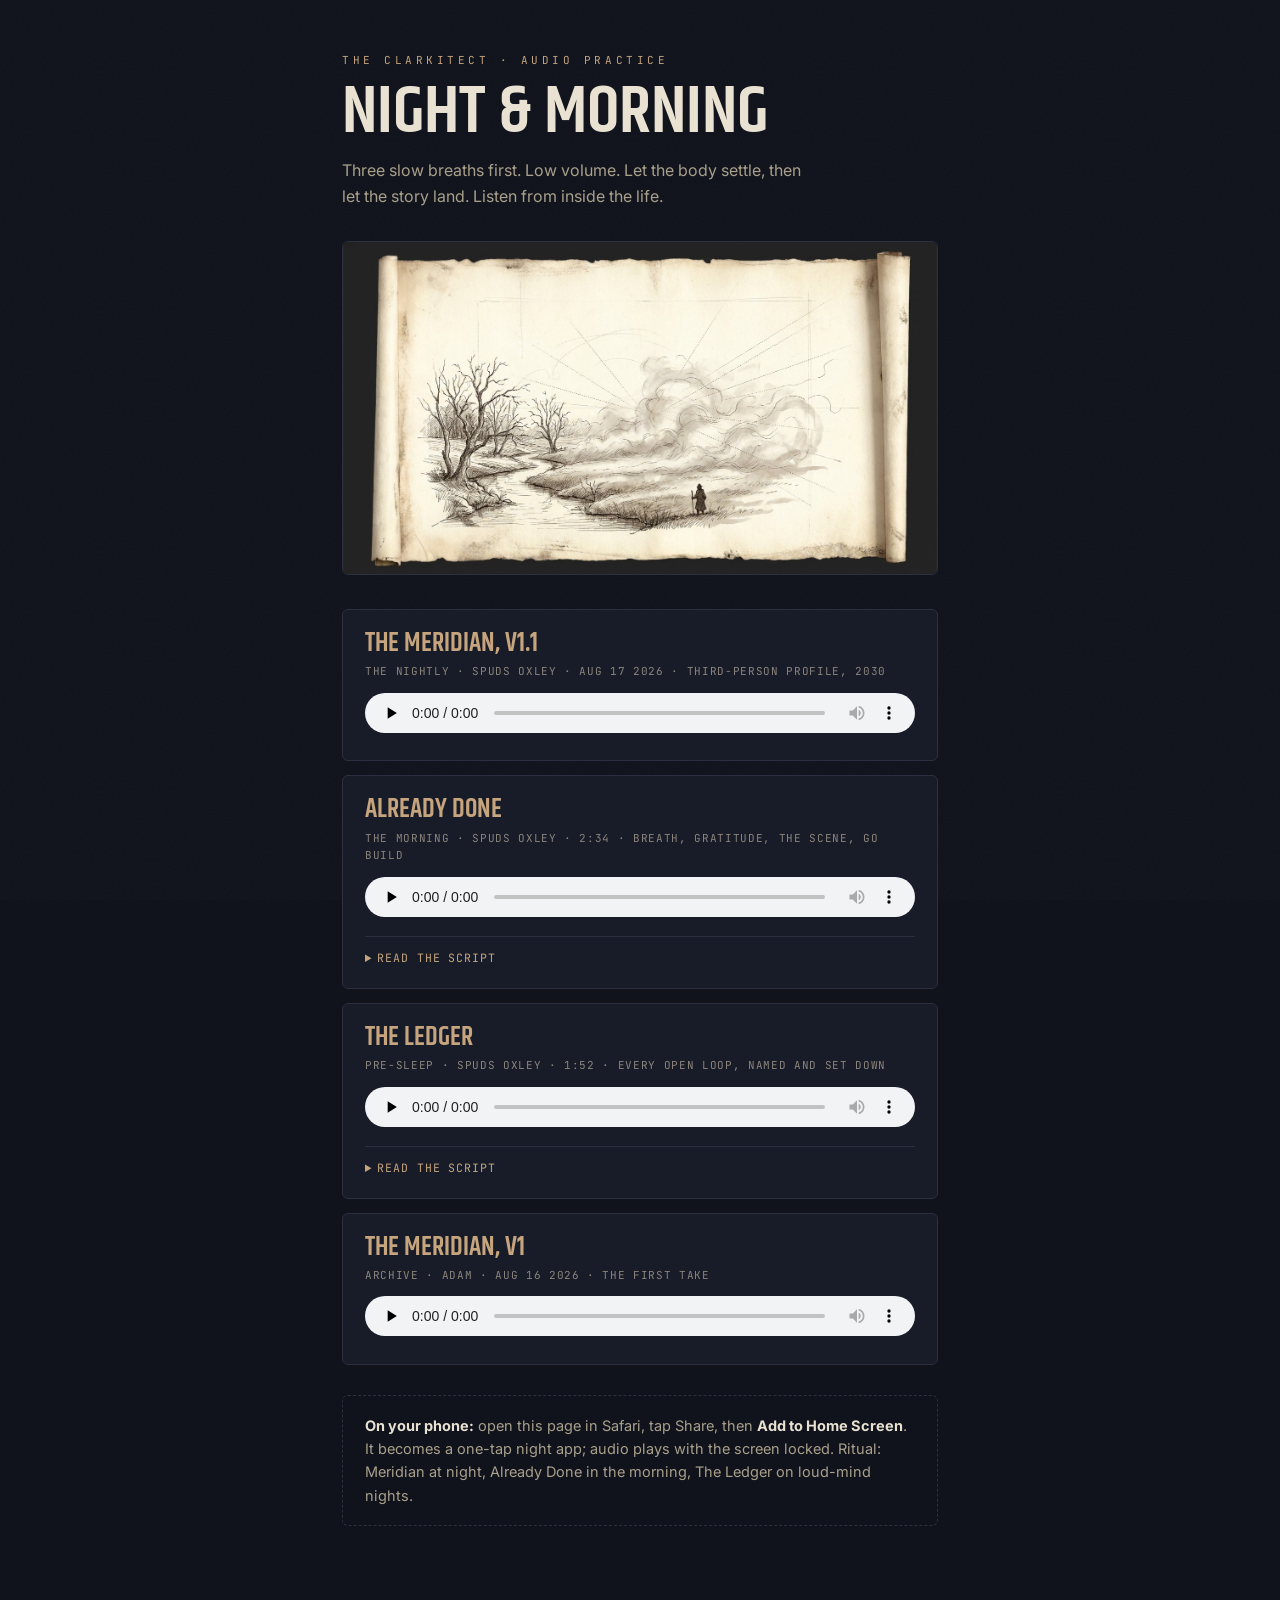
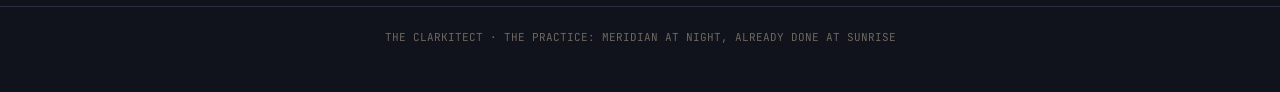
==== audios/index.html @ cb33cb96 "Restructure: /audios/ open (noindex) for the practice tracks, /clarkfam/ re-purposed as gated conser" ====
<!doctype html>
<html lang="en">
<head>
<meta charset="utf-8">
<meta name="viewport" content="width=device-width, initial-scale=1">
<title>Audios · The Clarkitect</title>
<meta name="robots" content="noindex, nofollow">
<link rel="preconnect" href="https://fonts.googleapis.com">
<link rel="preconnect" href="https://fonts.gstatic.com" crossorigin>
<link href="https://fonts.googleapis.com/css2?family=Khand:wght@500;600&family=Inter:wght@400;500&family=JetBrains+Mono:wght@400;500&display=swap" rel="stylesheet">
<style>
  :root{
    --night:#10131c; --card:#181c28; --ink:#e9e2d2; --muted:#8b847c;
    --line:#2a3040; --warm:#c5a47e; --warm2:#CA8B63;
    --head:'Khand',sans-serif; --body:'Inter',sans-serif; --mono:'JetBrains Mono',monospace;
    --grain:url("data:image/svg+xml,%3Csvg xmlns='http://www.w3.org/2000/svg' width='240' height='240'%3E%3Cfilter id='n'%3E%3CfeTurbulence type='fractalNoise' baseFrequency='0.85' numOctaves='2'/%3E%3CfeColorMatrix type='saturate' values='0'/%3E%3CfeComponentTransfer%3E%3CfeFuncA type='linear' slope='0.05'/%3E%3C/feComponentTransfer%3E%3C/filter%3E%3Crect width='240' height='240' filter='url(%23n)'/%3E%3C/svg%3E");
  }
  *{box-sizing:border-box;margin:0;padding:0}
  body{background:var(--night);color:var(--ink);font-family:var(--body);line-height:1.6;-webkit-font-smoothing:antialiased;min-height:100vh}
  body::after{content:"";position:fixed;inset:0;background-image:var(--grain);pointer-events:none;opacity:.6;z-index:2}
  .wrap{max-width:640px;margin:0 auto;padding:0 22px;position:relative;z-index:3}
  .sky{position:relative;overflow:hidden;padding:52px 0 0}
  .kicker{font-family:var(--mono);font-size:11px;letter-spacing:.32em;text-transform:uppercase;color:var(--warm)}
  h1{font-family:var(--head);font-weight:600;font-size:clamp(44px,10vw,68px);line-height:.98;text-transform:uppercase;margin-top:10px}
  .lede{margin-top:12px;color:#a9a08b;font-size:16px;max-width:46ch}
  .scene{display:block;width:100%;height:auto;margin-top:32px;border-radius:6px;border:1px solid var(--line)}
  main{padding:34px 0 80px}
  .track{background:var(--card);border:1px solid var(--line);border-radius:6px;padding:20px 22px;margin-bottom:14px}
  .track .name{font-family:var(--head);font-weight:600;font-size:26px;text-transform:uppercase;color:var(--warm);line-height:1.05}
  .track .meta{font-family:var(--mono);font-size:11px;letter-spacing:.06em;color:#8b847c;margin:6px 0 12px}
  .track audio{width:100%;height:40px}
  .track .script{font-size:15px;color:#c9c1ae;border-top:1px solid var(--line);margin-top:12px;padding-top:12px}
  .track .script summary{cursor:pointer;font-family:var(--mono);font-size:11.5px;letter-spacing:.08em;color:var(--warm)}
  .track .script pre{white-space:pre-wrap;font-family:var(--body);margin-top:10px;line-height:1.7}
  .howto{border:1px dashed var(--line);border-radius:6px;padding:18px 22px;margin-top:30px;font-size:14.5px;color:#a9a08b}
  .howto b{color:var(--ink)}
  #gate{position:fixed;inset:0;background:var(--night);z-index:10;display:flex;align-items:center;justify-content:center;flex-direction:column;padding:24px}
  #gate .g{font-family:var(--head);font-weight:600;font-size:52px;text-transform:uppercase;color:var(--warm2)}
  #gate p{color:#8b847c;font-family:var(--mono);font-size:12px;margin:8px 0 18px}
  #gate input{background:var(--card);border:1px solid var(--line);border-radius:4px;color:var(--ink);font-size:18px;padding:12px 16px;text-align:center;letter-spacing:.1em;outline:none;width:min(280px,80vw);font-family:var(--body)}
  #gate input:focus{border-color:var(--warm)}
  #gate button{margin-top:14px;background:var(--warm);color:#181305;border:none;border-radius:4px;font-family:var(--mono);font-size:13px;letter-spacing:.1em;padding:12px 30px;cursor:pointer}
  .hidden{display:none!important}
  footer{position:relative;z-index:3;border-top:1px solid var(--line);padding:22px 0 46px;font-family:var(--mono);font-size:11px;color:#6d675f;text-align:center}
</style>
</head>
<body>

<div id="site">
  <div class="sky">
    <div class="wrap">
      <div class="kicker">The Clarkitect · Audio Practice</div>
      <h1>Night &amp; Morning</h1>
      <p class="lede">Three slow breaths first. Low volume. Let the body settle, then let the story land. Listen from inside the life.</p>

      <img class="scene" src="../img/fog-scroll.jpg" alt="Ink drawing on a scroll: fog resting in a low field where the creek bends, a small figure watching" loading="eager">
    </div>
  </div>

  <main>
    <div class="wrap">

      <div class="track">
        <div class="name">The Meridian, v1.1</div>
        <div class="meta">THE NIGHTLY · SPUDS OXLEY · AUG 17 2026 · THIRD-PERSON PROFILE, 2030</div>
        <audio controls preload="none" src="audio/26-0817-meridian-v1.1-spuds.mp3"></audio>
      </div>

      <div class="track">
        <div class="name">Already Done</div>
        <div class="meta">THE MORNING · SPUDS OXLEY · 2:34 · BREATH, GRATITUDE, THE SCENE, GO BUILD</div>
        <audio controls preload="none" src="audio/26-0817-already-done-morning-spuds.mp3"></audio>
        <details class="script"><summary>READ THE SCRIPT</summary><pre>
Sit up. Feet on the floor, spine tall.

Three rounds of breath. In through the nose... and let it go. Again. Fill the whole chest... and release. One more. All the way in... hold it at the top... and let it fall away.

Good. Now put a hand on your heart, and say it with me. Mean it in the body, not just the mouth.

Thank you, thank you, thank you. For the property. The land that fuels my creativity and asks me to be its voice. It teaches me, it holds me, and it ties all the way back home, to the Clark farm.

Thank you, thank you, thank you. For the team. For the crew and the vessel, and the precious cargo we carry.

Thank you, thank you, thank you. For Hattie. For the deepening. For a home that can truly hold a family.

Thank you, thank you, thank you. For the stream. Money moves with no resistance. I am generous without fear. Calm without vigilance.

Thank you for these hands and this mind. And for everything they're still learning.

Now come with me, because this is real.

It's early. You step off the porch and the grass is wet under your feet. You can hear water. It was a requirement, remember, and there it is. Fog is sitting in the low field where the creek bends. The best room on the property. Somewhere behind you the kids are laughing at a chore that turned into a game. The shop is warm and there's a sketch on the bench waiting for you. Nothing is chasing you. The systems are holding. The people are capable. You built a container, and it's beautiful, and it was made on purpose.

Feel that in your chest. Not someday. Now.

You are the source. Your state is a decision, and you've already made it.

It's already done.

Now. Go build like it.</pre></details>
      </div>

      <div class="track">
        <div class="name">The Ledger</div>
        <div class="meta">PRE-SLEEP · SPUDS OXLEY · 1:52 · EVERY OPEN LOOP, NAMED AND SET DOWN</div>
        <audio controls preload="none" src="audio/26-0817-ledger-spuds.mp3"></audio>
        <details class="script"><summary>READ THE SCRIPT</summary><pre>
The Ledger. Late summer, twenty twenty-six.

This is everything that has your name on it. Hear each line, and set it down.

Boulder Creek. The systems are built and learning. The first guests are on the calendar. The pricing holds. It's moving. It doesn't need you tonight.

The Immersive Studio. The launch is coming and the work is good. It doesn't need you tonight.

Clark Creative Group. The rebrand is real and the name finally fits. It doesn't need you tonight.

The resources site. Live, on your own domain, teaching the first protocol. It doesn't need you tonight.

The debt. It's a number, not a verdict. The plan is running and the direction is down. It doesn't need you tonight.

The number. Three million, three hundred thirty-three thousand. Written years ago, already in motion. It has never needed you at night.

The body. Trained, fed, and stronger than last year. What it needs from you now is exactly this. Rest.

Hattie. Home. The same team, the same table. Nothing to solve. Just gratitude.

The brothers, the farm, the foundation that doesn't exist yet. The one table the whole family builds at. It's coming. It keeps.

The practice. You listened tonight. That was the whole job, and it's done.

That's the ledger. Every line is moving. Nothing on it needs you before morning.

Look back for a second. Add up the wins. Know what you have, and know where you are.

Now set it all down.

It's already done. Goodnight.</pre></details>
      </div>

      <div class="track">
        <div class="name">The Meridian, v1</div>
        <div class="meta">ARCHIVE · ADAM · AUG 16 2026 · THE FIRST TAKE</div>
        <audio controls preload="none" src="audio/26-0816-meridian-v1-adam.mp3"></audio>
      </div>

      <div class="howto">
        <b>On your phone:</b> open this page in Safari, tap Share, then <b>Add to Home Screen</b>. It becomes a one-tap night app; audio plays with the screen locked. Ritual: Meridian at night, Already Done in the morning, The Ledger on loud-mind nights.
      </div>
    </div>
  </main>

  <footer>THE CLARKITECT · THE PRACTICE: MERIDIAN AT NIGHT, ALREADY DONE AT SUNRISE</footer>
</div>
</body>
</html>
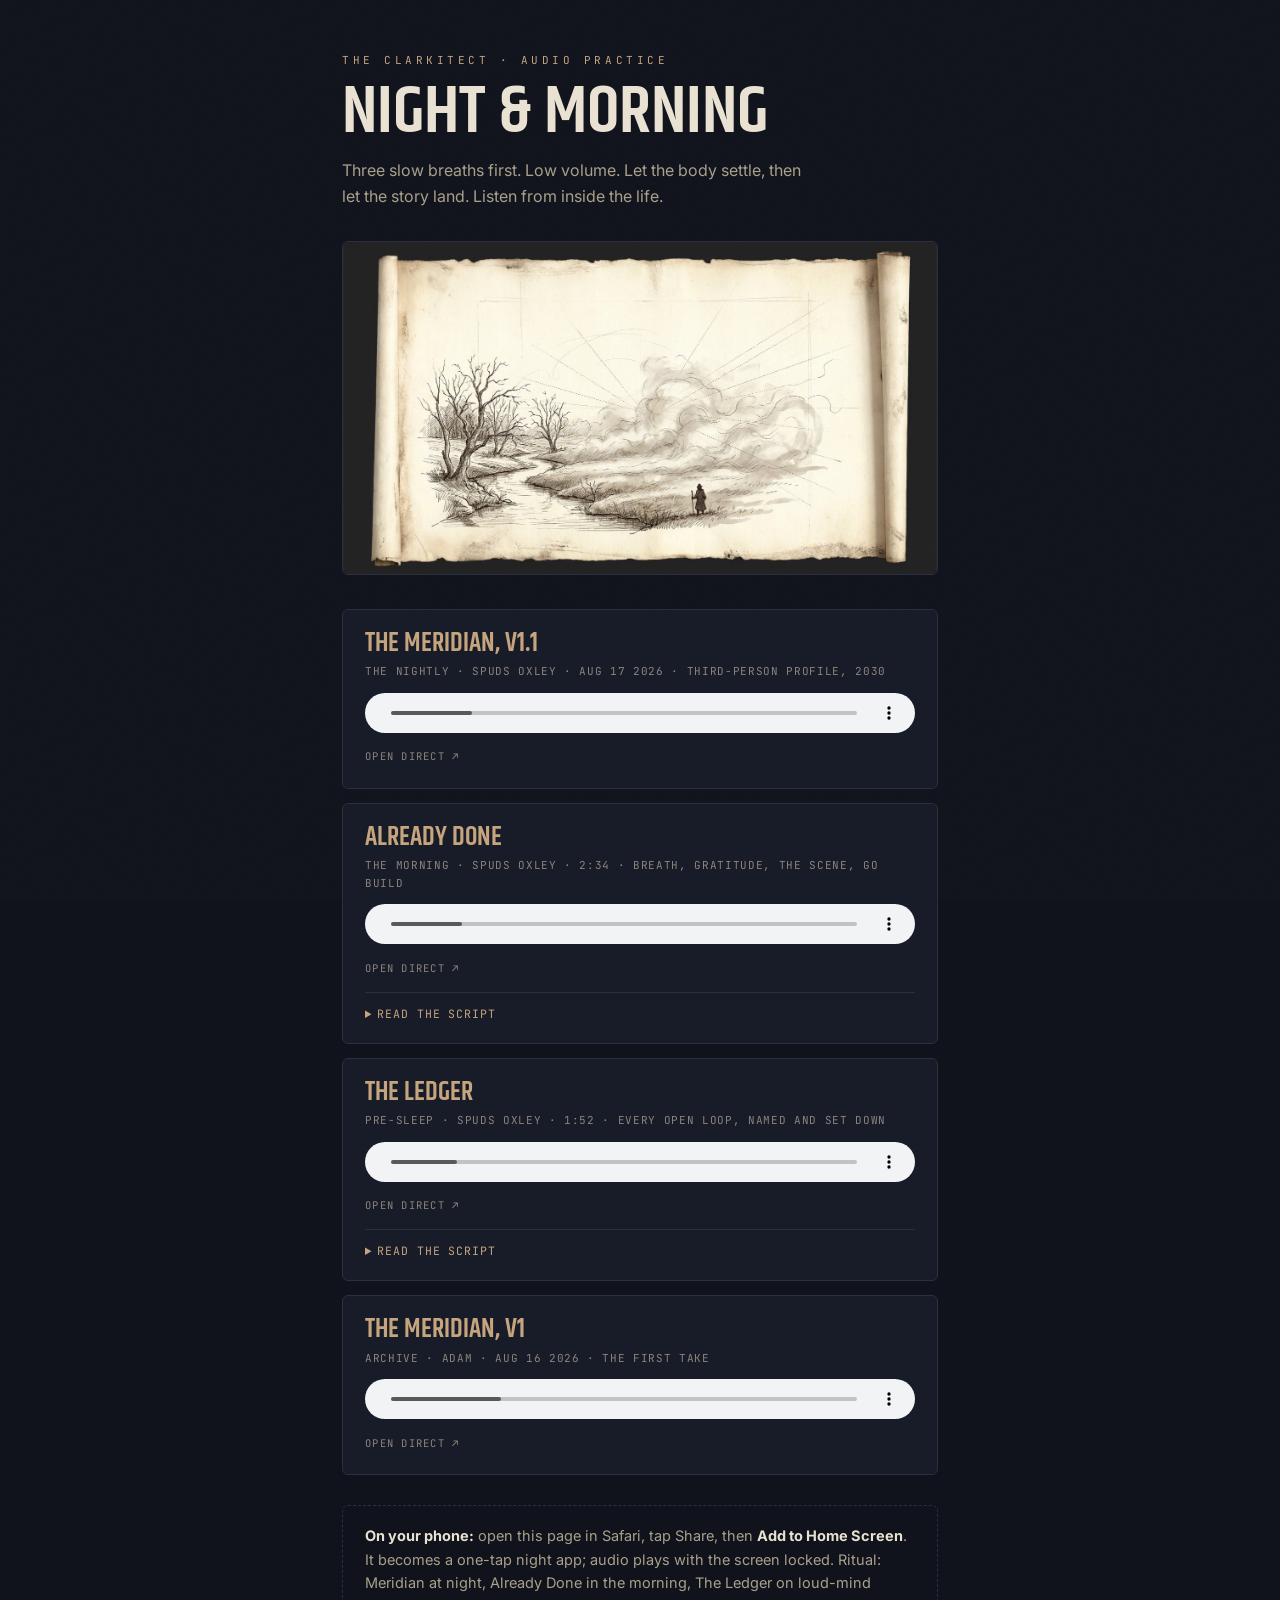
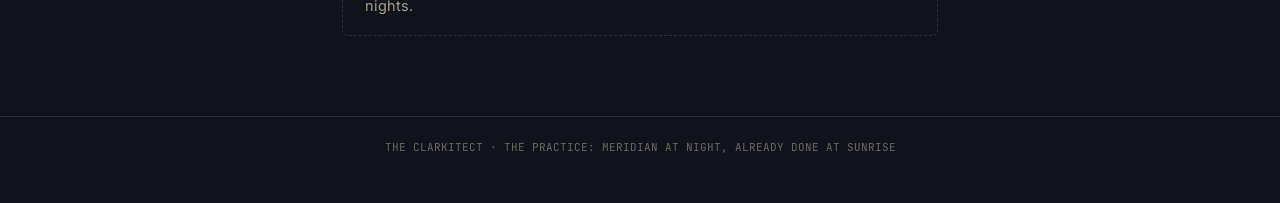
==== commit d97e690f: "iOS audio fixes: preload=metadata + explicit source type + direct-open fallback links + strip filena" ====
--- a/audios/index.html
+++ b/audios/index.html
@@ -29,6 +29,8 @@
   .track .name{font-family:var(--head);font-weight:600;font-size:26px;text-transform:uppercase;color:var(--warm);line-height:1.05}
   .track .meta{font-family:var(--mono);font-size:11px;letter-spacing:.06em;color:#8b847c;margin:6px 0 12px}
   .track audio{width:100%;height:40px}
+  .direct{font-family:var(--mono);font-size:10.5px;letter-spacing:.12em;color:var(--muted);text-decoration:none;display:inline-block;margin-top:8px}
+  .direct:hover{color:var(--warm)}
   .track .script{font-size:15px;color:#c9c1ae;border-top:1px solid var(--line);margin-top:12px;padding-top:12px}
   .track .script summary{cursor:pointer;font-family:var(--mono);font-size:11.5px;letter-spacing:.08em;color:var(--warm)}
   .track .script pre{white-space:pre-wrap;font-family:var(--body);margin-top:10px;line-height:1.7}
@@ -63,13 +65,15 @@
       <div class="track">
         <div class="name">The Meridian, v1.1</div>
         <div class="meta">THE NIGHTLY · SPUDS OXLEY · AUG 17 2026 · THIRD-PERSON PROFILE, 2030</div>
-        <audio controls preload="none" src="audio/26-0817-meridian-v1.1-spuds.mp3"></audio>
+        <audio controls preload="metadata" playsinline><source src="audio/26-0817-meridian-v1.1-spuds.mp3" type="audio/mpeg"></audio>
+        <a class="direct" href="audio/26-0817-meridian-v1.1-spuds.mp3">OPEN DIRECT ↗</a>
       </div>
 
       <div class="track">
         <div class="name">Already Done</div>
         <div class="meta">THE MORNING · SPUDS OXLEY · 2:34 · BREATH, GRATITUDE, THE SCENE, GO BUILD</div>
-        <audio controls preload="none" src="audio/26-0817-already-done-morning-spuds.mp3"></audio>
+        <audio controls preload="metadata" playsinline><source src="audio/26-0817-already-done-morning-spuds.mp3" type="audio/mpeg"></audio>
+        <a class="direct" href="audio/26-0817-already-done-morning-spuds.mp3">OPEN DIRECT ↗</a>
         <details class="script"><summary>READ THE SCRIPT</summary><pre>
 Sit up. Feet on the floor, spine tall.
 
@@ -103,7 +107,8 @@
       <div class="track">
         <div class="name">The Ledger</div>
         <div class="meta">PRE-SLEEP · SPUDS OXLEY · 1:52 · EVERY OPEN LOOP, NAMED AND SET DOWN</div>
-        <audio controls preload="none" src="audio/26-0817-ledger-spuds.mp3"></audio>
+        <audio controls preload="metadata" playsinline><source src="audio/26-0817-ledger-spuds.mp3" type="audio/mpeg"></audio>
+        <a class="direct" href="audio/26-0817-ledger-spuds.mp3">OPEN DIRECT ↗</a>
         <details class="script"><summary>READ THE SCRIPT</summary><pre>
 The Ledger. Late summer, twenty twenty-six.
 
@@ -141,7 +146,8 @@
       <div class="track">
         <div class="name">The Meridian, v1</div>
         <div class="meta">ARCHIVE · ADAM · AUG 16 2026 · THE FIRST TAKE</div>
-        <audio controls preload="none" src="audio/26-0816-meridian-v1-adam.mp3"></audio>
+        <audio controls preload="metadata" playsinline><source src="audio/26-0816-meridian-v1-adam.mp3" type="audio/mpeg"></audio>
+        <a class="direct" href="audio/26-0816-meridian-v1-adam.mp3">OPEN DIRECT ↗</a>
       </div>
 
       <div class="howto">
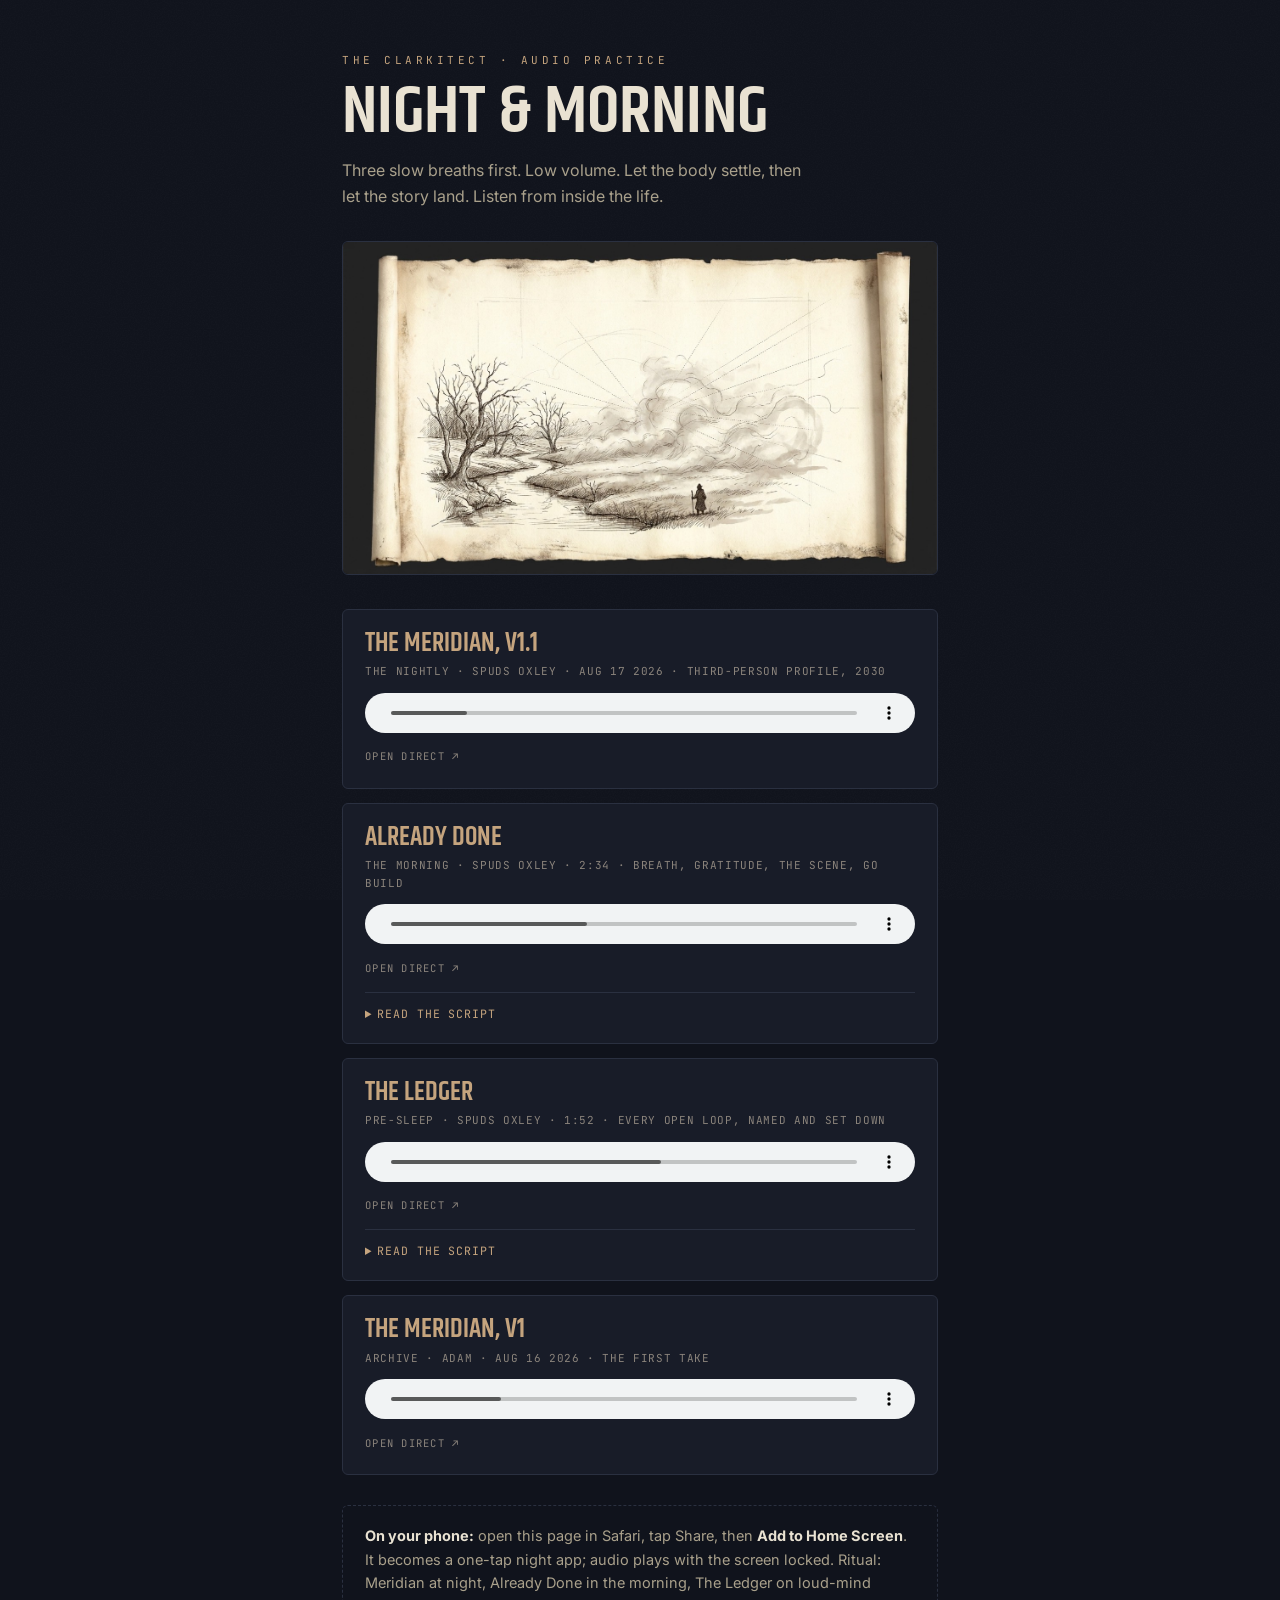
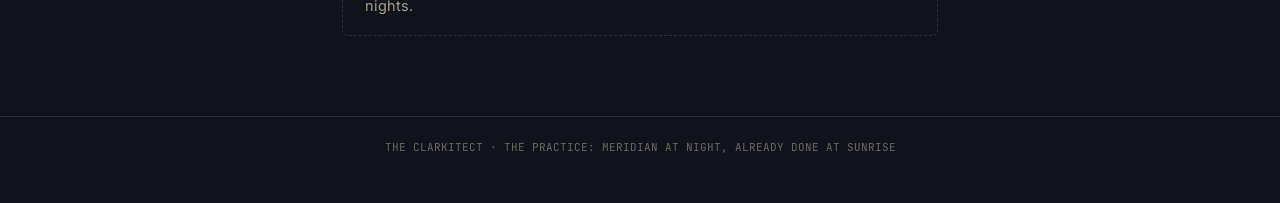
==== commit 65151d60: "Fix mobile 404s: absolute audio/asset URLs + trailingSlash so /audios (no slash) can't break relativ" ====
--- a/audios/index.html
+++ b/audios/index.html
@@ -65,15 +65,15 @@
       <div class="track">
         <div class="name">The Meridian, v1.1</div>
         <div class="meta">THE NIGHTLY · SPUDS OXLEY · AUG 17 2026 · THIRD-PERSON PROFILE, 2030</div>
-        <audio controls preload="metadata" playsinline><source src="audio/26-0817-meridian-v1.1-spuds.mp3" type="audio/mpeg"></audio>
-        <a class="direct" href="audio/26-0817-meridian-v1.1-spuds.mp3">OPEN DIRECT ↗</a>
+        <audio controls preload="metadata" playsinline><source src="/audios/audio/26-0817-meridian-v1.1-spuds.mp3" type="audio/mpeg"></audio>
+        <a class="direct" href="/audios/audio/26-0817-meridian-v1.1-spuds.mp3">OPEN DIRECT ↗</a>
       </div>
 
       <div class="track">
         <div class="name">Already Done</div>
         <div class="meta">THE MORNING · SPUDS OXLEY · 2:34 · BREATH, GRATITUDE, THE SCENE, GO BUILD</div>
-        <audio controls preload="metadata" playsinline><source src="audio/26-0817-already-done-morning-spuds.mp3" type="audio/mpeg"></audio>
-        <a class="direct" href="audio/26-0817-already-done-morning-spuds.mp3">OPEN DIRECT ↗</a>
+        <audio controls preload="metadata" playsinline><source src="/audios/audio/26-0817-already-done-morning-spuds.mp3" type="audio/mpeg"></audio>
+        <a class="direct" href="/audios/audio/26-0817-already-done-morning-spuds.mp3">OPEN DIRECT ↗</a>
         <details class="script"><summary>READ THE SCRIPT</summary><pre>
 Sit up. Feet on the floor, spine tall.
 
@@ -107,8 +107,8 @@
       <div class="track">
         <div class="name">The Ledger</div>
         <div class="meta">PRE-SLEEP · SPUDS OXLEY · 1:52 · EVERY OPEN LOOP, NAMED AND SET DOWN</div>
-        <audio controls preload="metadata" playsinline><source src="audio/26-0817-ledger-spuds.mp3" type="audio/mpeg"></audio>
-        <a class="direct" href="audio/26-0817-ledger-spuds.mp3">OPEN DIRECT ↗</a>
+        <audio controls preload="metadata" playsinline><source src="/audios/audio/26-0817-ledger-spuds.mp3" type="audio/mpeg"></audio>
+        <a class="direct" href="/audios/audio/26-0817-ledger-spuds.mp3">OPEN DIRECT ↗</a>
         <details class="script"><summary>READ THE SCRIPT</summary><pre>
 The Ledger. Late summer, twenty twenty-six.
 
@@ -146,8 +146,8 @@
       <div class="track">
         <div class="name">The Meridian, v1</div>
         <div class="meta">ARCHIVE · ADAM · AUG 16 2026 · THE FIRST TAKE</div>
-        <audio controls preload="metadata" playsinline><source src="audio/26-0816-meridian-v1-adam.mp3" type="audio/mpeg"></audio>
-        <a class="direct" href="audio/26-0816-meridian-v1-adam.mp3">OPEN DIRECT ↗</a>
+        <audio controls preload="metadata" playsinline><source src="/audios/audio/26-0816-meridian-v1-adam.mp3" type="audio/mpeg"></audio>
+        <a class="direct" href="/audios/audio/26-0816-meridian-v1-adam.mp3">OPEN DIRECT ↗</a>
       </div>
 
       <div class="howto">
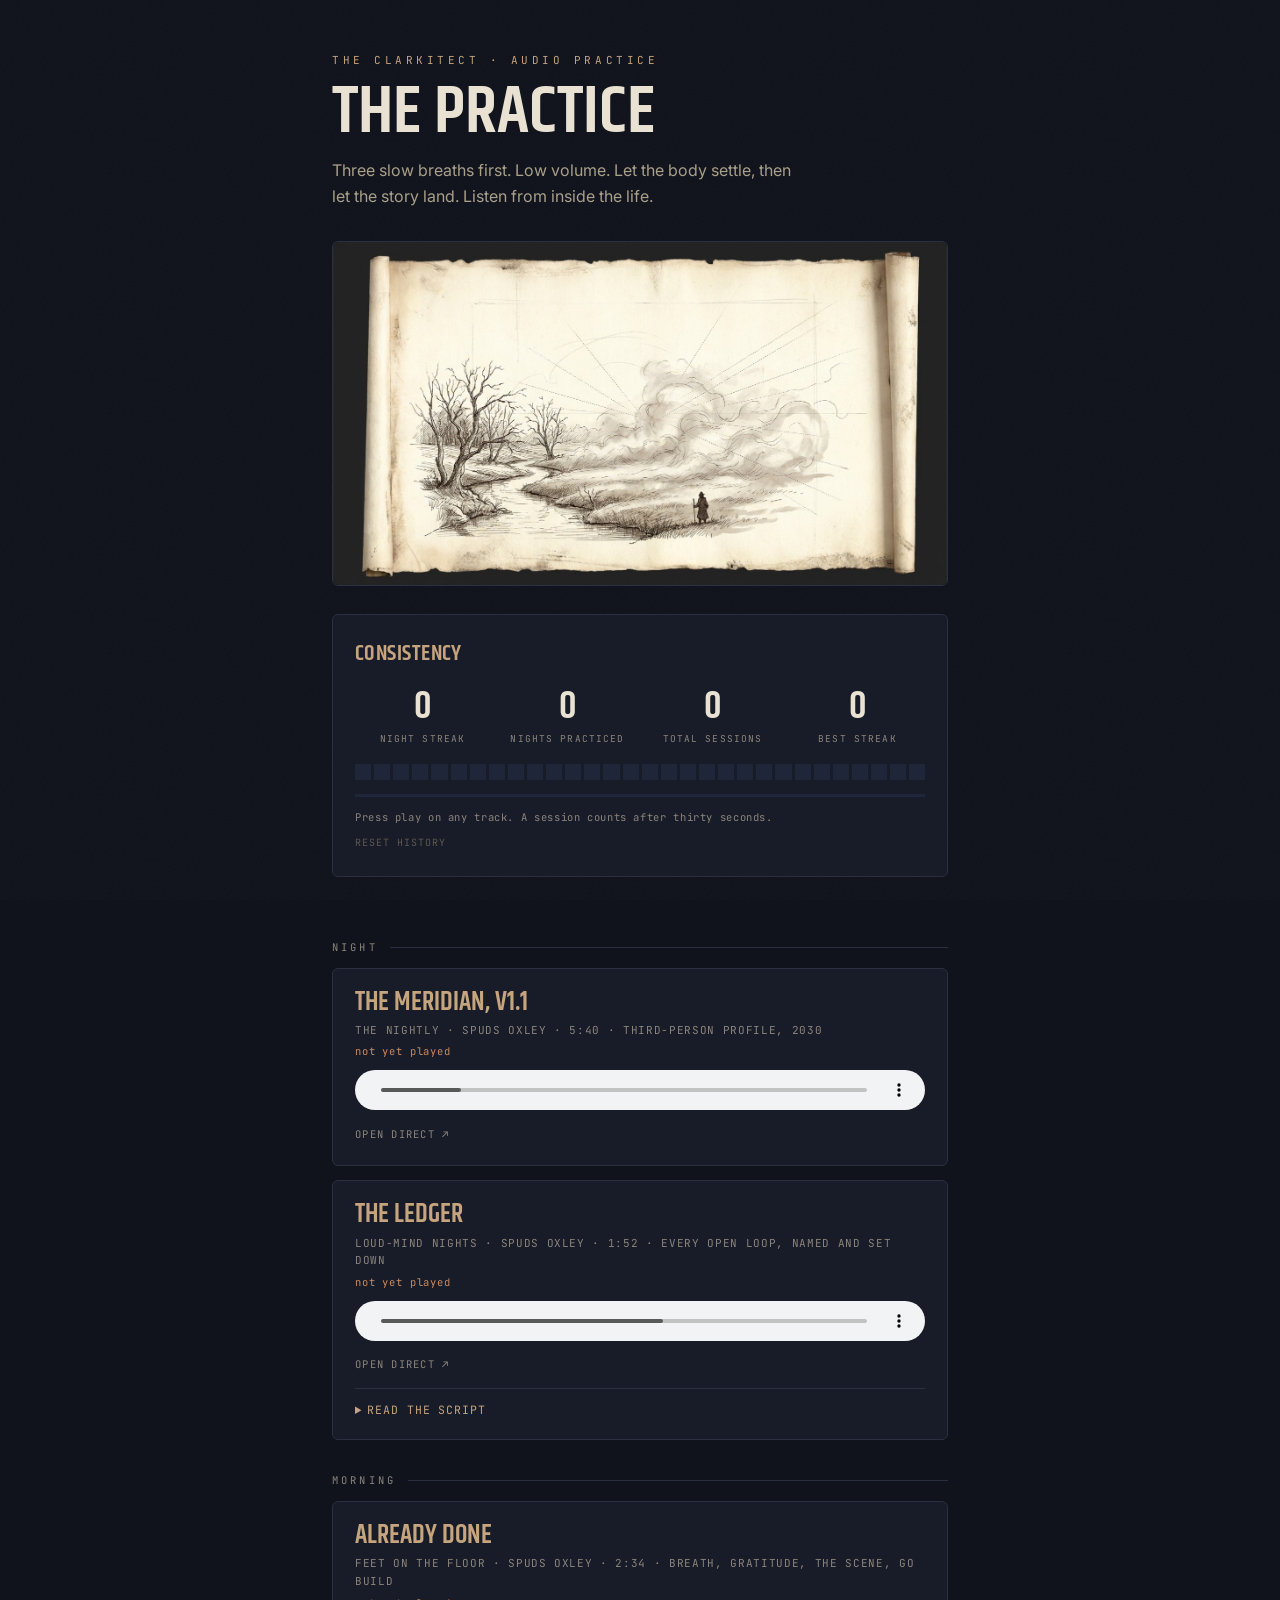
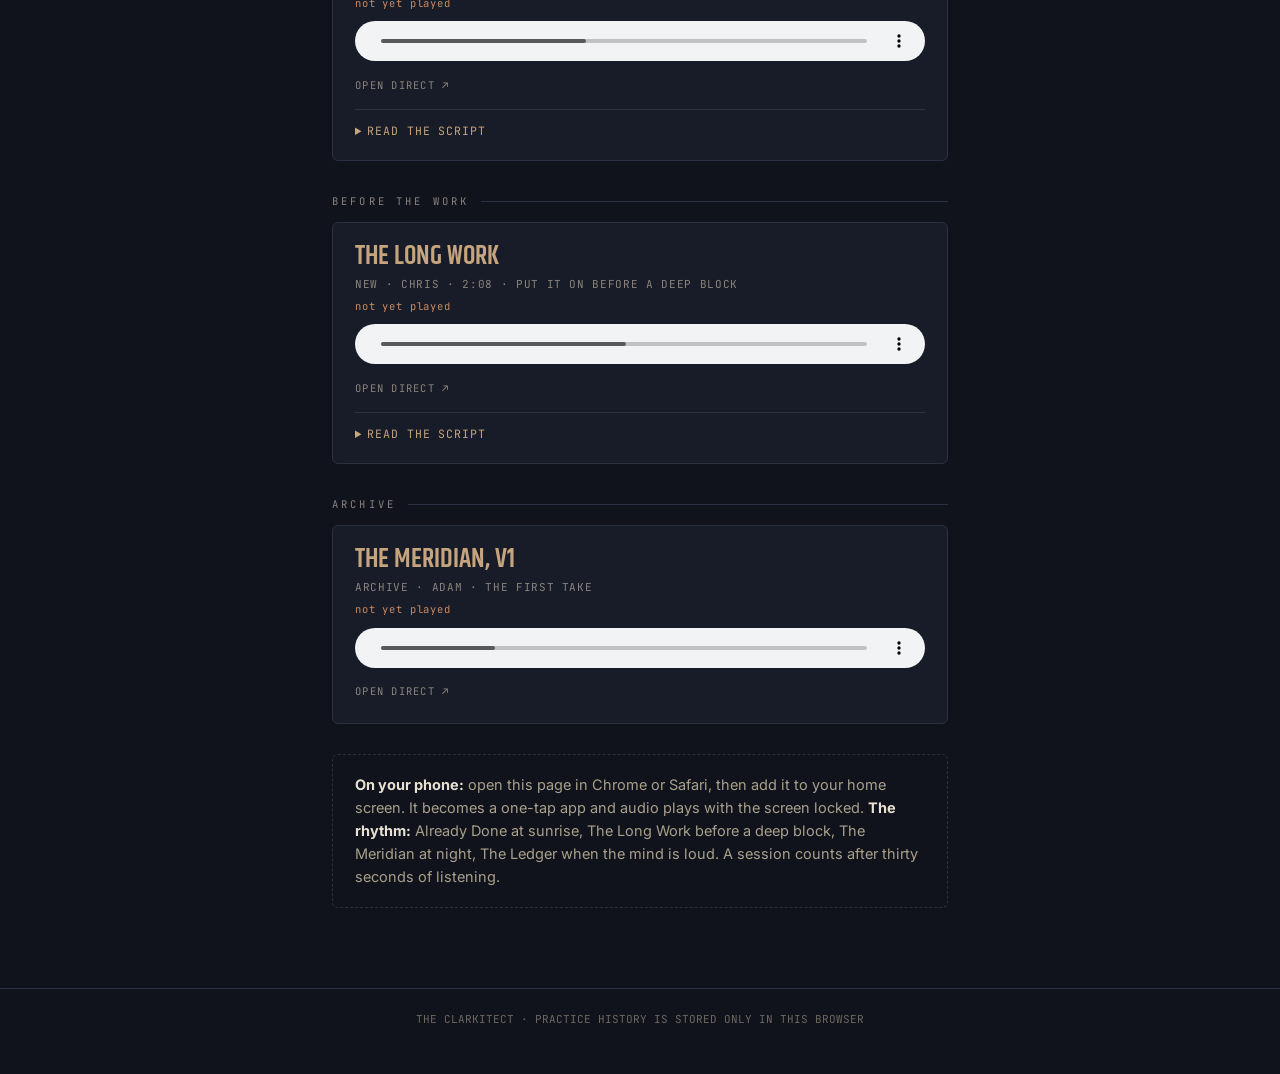
==== commit 9afba1a9: "v0.7: Vision Board Maker rebuilt for orientation (intro screen, sample sheet, examples per question," ====
--- a/audios/index.html
+++ b/audios/index.html
@@ -18,16 +18,36 @@
   *{box-sizing:border-box;margin:0;padding:0}
   body{background:var(--night);color:var(--ink);font-family:var(--body);line-height:1.6;-webkit-font-smoothing:antialiased;min-height:100vh}
   body::after{content:"";position:fixed;inset:0;background-image:var(--grain);pointer-events:none;opacity:.6;z-index:2}
-  .wrap{max-width:640px;margin:0 auto;padding:0 22px;position:relative;z-index:3}
+  .wrap{max-width:660px;margin:0 auto;padding:0 22px;position:relative;z-index:3}
   .sky{position:relative;overflow:hidden;padding:52px 0 0}
   .kicker{font-family:var(--mono);font-size:11px;letter-spacing:.32em;text-transform:uppercase;color:var(--warm)}
   h1{font-family:var(--head);font-weight:600;font-size:clamp(44px,10vw,68px);line-height:.98;text-transform:uppercase;margin-top:10px}
   .lede{margin-top:12px;color:#a9a08b;font-size:16px;max-width:46ch}
   .scene{display:block;width:100%;height:auto;margin-top:32px;border-radius:6px;border:1px solid var(--line)}
-  main{padding:34px 0 80px}
+
+  /* PRACTICE PANEL */
+  .practice{background:var(--card);border:1px solid var(--line);border-radius:6px;padding:22px;margin-top:28px}
+  .practice h2{font-family:var(--head);font-weight:600;font-size:22px;text-transform:uppercase;color:var(--warm);letter-spacing:.02em}
+  .p-row{display:grid;grid-template-columns:repeat(4,1fr);gap:10px;margin:16px 0 18px}
+  .p-stat{text-align:center}
+  .p-stat b{display:block;font-family:var(--head);font-weight:600;font-size:38px;line-height:1;color:var(--ink)}
+  .p-stat span{display:block;font-family:var(--mono);font-size:9.5px;letter-spacing:.12em;text-transform:uppercase;color:var(--muted);margin-top:5px}
+  .p-grid{display:grid;grid-template-columns:repeat(30,1fr);gap:3px;margin-bottom:14px}
+  .p-grid i{aspect-ratio:1;background:#20263a;border-radius:1px;display:block}
+  .p-grid i.on{background:var(--warm2)}
+  .p-bar{height:3px;background:#20263a;overflow:hidden}
+  .p-bar span{display:block;height:100%;background:var(--warm2);transition:width .6s ease}
+  .p-note{font-family:var(--mono);font-size:10.5px;letter-spacing:.06em;color:var(--muted);margin-top:12px}
+  .p-reset{font-family:var(--mono);font-size:10px;letter-spacing:.1em;color:#5c5750;background:none;border:none;cursor:pointer;margin-top:10px;padding:0}
+  .p-reset:hover{color:var(--muted)}
+
+  main{padding:30px 0 80px}
+  .sect{font-family:var(--mono);font-size:10.5px;letter-spacing:.3em;text-transform:uppercase;color:var(--muted);margin:32px 0 12px;display:flex;align-items:center;gap:12px}
+  .sect::after{content:"";flex:1;height:1px;background:var(--line)}
   .track{background:var(--card);border:1px solid var(--line);border-radius:6px;padding:20px 22px;margin-bottom:14px}
   .track .name{font-family:var(--head);font-weight:600;font-size:26px;text-transform:uppercase;color:var(--warm);line-height:1.05}
-  .track .meta{font-family:var(--mono);font-size:11px;letter-spacing:.06em;color:#8b847c;margin:6px 0 12px}
+  .track .meta{font-family:var(--mono);font-size:11px;letter-spacing:.06em;color:#8b847c;margin:6px 0 4px}
+  .track .p-count{font-family:var(--mono);font-size:10.5px;letter-spacing:.08em;color:var(--warm2);margin-bottom:10px}
   .track audio{width:100%;height:40px}
   .direct{font-family:var(--mono);font-size:10.5px;letter-spacing:.12em;color:var(--muted);text-decoration:none;display:inline-block;margin-top:8px}
   .direct:hover{color:var(--warm)}
@@ -36,14 +56,8 @@
   .track .script pre{white-space:pre-wrap;font-family:var(--body);margin-top:10px;line-height:1.7}
   .howto{border:1px dashed var(--line);border-radius:6px;padding:18px 22px;margin-top:30px;font-size:14.5px;color:#a9a08b}
   .howto b{color:var(--ink)}
-  #gate{position:fixed;inset:0;background:var(--night);z-index:10;display:flex;align-items:center;justify-content:center;flex-direction:column;padding:24px}
-  #gate .g{font-family:var(--head);font-weight:600;font-size:52px;text-transform:uppercase;color:var(--warm2)}
-  #gate p{color:#8b847c;font-family:var(--mono);font-size:12px;margin:8px 0 18px}
-  #gate input{background:var(--card);border:1px solid var(--line);border-radius:4px;color:var(--ink);font-size:18px;padding:12px 16px;text-align:center;letter-spacing:.1em;outline:none;width:min(280px,80vw);font-family:var(--body)}
-  #gate input:focus{border-color:var(--warm)}
-  #gate button{margin-top:14px;background:var(--warm);color:#181305;border:none;border-radius:4px;font-family:var(--mono);font-size:13px;letter-spacing:.1em;padding:12px 30px;cursor:pointer}
-  .hidden{display:none!important}
   footer{position:relative;z-index:3;border-top:1px solid var(--line);padding:22px 0 46px;font-family:var(--mono);font-size:11px;color:#6d675f;text-align:center}
+  @media(max-width:520px){.p-row{grid-template-columns:repeat(2,1fr);gap:16px}}
 </style>
 </head>
 <body>
@@ -52,26 +66,78 @@
   <div class="sky">
     <div class="wrap">
       <div class="kicker">The Clarkitect · Audio Practice</div>
-      <h1>Night &amp; Morning</h1>
+      <h1>The Practice</h1>
       <p class="lede">Three slow breaths first. Low volume. Let the body settle, then let the story land. Listen from inside the life.</p>
 
-      <img class="scene" src="../img/fog-scroll.jpg" alt="Ink drawing on a scroll: fog resting in a low field where the creek bends, a small figure watching" loading="eager">
+      <img class="scene" src="/img/fog-scroll.jpg" alt="Ink drawing on a scroll: fog resting in a low field where the creek bends, a small figure watching" loading="eager">
+
+      <div class="practice">
+        <h2>Consistency</h2>
+        <div id="practice"></div>
+        <button class="p-reset" onclick="practiceReset()">RESET HISTORY</button>
+      </div>
     </div>
   </div>
 
   <main>
     <div class="wrap">
 
-      <div class="track">
+      <div class="sect">Night</div>
+
+      <div class="track" data-id="meridian-v11">
         <div class="name">The Meridian, v1.1</div>
-        <div class="meta">THE NIGHTLY · SPUDS OXLEY · AUG 17 2026 · THIRD-PERSON PROFILE, 2030</div>
+        <div class="meta">THE NIGHTLY · SPUDS OXLEY · 5:40 · THIRD-PERSON PROFILE, 2030</div>
+        <div class="p-count"></div>
         <audio controls preload="metadata" playsinline><source src="/audios/audio/26-0817-meridian-v1.1-spuds.mp3" type="audio/mpeg"></audio>
         <a class="direct" href="/audios/audio/26-0817-meridian-v1.1-spuds.mp3">OPEN DIRECT ↗</a>
       </div>
 
-      <div class="track">
+      <div class="track" data-id="ledger">
+        <div class="name">The Ledger</div>
+        <div class="meta">LOUD-MIND NIGHTS · SPUDS OXLEY · 1:52 · EVERY OPEN LOOP, NAMED AND SET DOWN</div>
+        <div class="p-count"></div>
+        <audio controls preload="metadata" playsinline><source src="/audios/audio/26-0817-ledger-spuds.mp3" type="audio/mpeg"></audio>
+        <a class="direct" href="/audios/audio/26-0817-ledger-spuds.mp3">OPEN DIRECT ↗</a>
+        <details class="script"><summary>READ THE SCRIPT</summary><pre>
+The Ledger. Late summer, twenty twenty-six.
+
+This is everything that has your name on it. Hear each line, and set it down.
+
+Boulder Creek. The systems are built and learning. The first guests are on the calendar. The pricing holds. It's moving. It doesn't need you tonight.
+
+The Immersive Studio. The launch is coming and the work is good. It doesn't need you tonight.
+
+Clark Creative Group. The rebrand is real and the name finally fits. It doesn't need you tonight.
+
+The resources site. Live, on your own domain, teaching the first protocol. It doesn't need you tonight.
+
+The debt. It's a number, not a verdict. The plan is running and the direction is down. It doesn't need you tonight.
+
+The number. Three million, three hundred thirty-three thousand. Written years ago, already in motion. It has never needed you at night.
+
+The body. Trained, fed, and stronger than last year. What it needs from you now is exactly this. Rest.
+
+Hattie. Home. The same team, the same table. Nothing to solve. Just gratitude.
+
+The brothers, the farm, the foundation that doesn't exist yet. The one table the whole family builds at. It's coming. It keeps.
+
+The practice. You listened tonight. That was the whole job, and it's done.
+
+That's the ledger. Every line is moving. Nothing on it needs you before morning.
+
+Look back for a second. Add up the wins. Know what you have, and know where you are.
+
+Now set it all down.
+
+It's already done. Goodnight.</pre></details>
+      </div>
+
+      <div class="sect">Morning</div>
+
+      <div class="track" data-id="already-done">
         <div class="name">Already Done</div>
-        <div class="meta">THE MORNING · SPUDS OXLEY · 2:34 · BREATH, GRATITUDE, THE SCENE, GO BUILD</div>
+        <div class="meta">FEET ON THE FLOOR · SPUDS OXLEY · 2:34 · BREATH, GRATITUDE, THE SCENE, GO BUILD</div>
+        <div class="p-count"></div>
         <audio controls preload="metadata" playsinline><source src="/audios/audio/26-0817-already-done-morning-spuds.mp3" type="audio/mpeg"></audio>
         <a class="direct" href="/audios/audio/26-0817-already-done-morning-spuds.mp3">OPEN DIRECT ↗</a>
         <details class="script"><summary>READ THE SCRIPT</summary><pre>
@@ -104,59 +170,80 @@
 Now. Go build like it.</pre></details>
       </div>
 
-      <div class="track">
-        <div class="name">The Ledger</div>
-        <div class="meta">PRE-SLEEP · SPUDS OXLEY · 1:52 · EVERY OPEN LOOP, NAMED AND SET DOWN</div>
-        <audio controls preload="metadata" playsinline><source src="/audios/audio/26-0817-ledger-spuds.mp3" type="audio/mpeg"></audio>
-        <a class="direct" href="/audios/audio/26-0817-ledger-spuds.mp3">OPEN DIRECT ↗</a>
+      <div class="sect">Before the work</div>
+
+      <div class="track" data-id="long-work">
+        <div class="name">The Long Work</div>
+        <div class="meta">NEW · CHRIS · 2:08 · PUT IT ON BEFORE A DEEP BLOCK</div>
+        <div class="p-count"></div>
+        <audio controls preload="metadata" playsinline><source src="/audios/audio/26-0817-the-long-work-chris.mp3" type="audio/mpeg"></audio>
+        <a class="direct" href="/audios/audio/26-0817-the-long-work-chris.mp3">OPEN DIRECT ↗</a>
         <details class="script"><summary>READ THE SCRIPT</summary><pre>
-The Ledger. Late summer, twenty twenty-six.
-
-This is everything that has your name on it. Hear each line, and set it down.
-
-Boulder Creek. The systems are built and learning. The first guests are on the calendar. The pricing holds. It's moving. It doesn't need you tonight.
-
-The Immersive Studio. The launch is coming and the work is good. It doesn't need you tonight.
-
-Clark Creative Group. The rebrand is real and the name finally fits. It doesn't need you tonight.
-
-The resources site. Live, on your own domain, teaching the first protocol. It doesn't need you tonight.
-
-The debt. It's a number, not a verdict. The plan is running and the direction is down. It doesn't need you tonight.
-
-The number. Three million, three hundred thirty-three thousand. Written years ago, already in motion. It has never needed you at night.
-
-The body. Trained, fed, and stronger than last year. What it needs from you now is exactly this. Rest.
-
-Hattie. Home. The same team, the same table. Nothing to solve. Just gratitude.
-
-The brothers, the farm, the foundation that doesn't exist yet. The one table the whole family builds at. It's coming. It keeps.
-
-The practice. You listened tonight. That was the whole job, and it's done.
-
-That's the ledger. Every line is moving. Nothing on it needs you before morning.
-
-Look back for a second. Add up the wins. Know what you have, and know where you are.
-
-Now set it all down.
-
-It's already done. Goodnight.</pre></details>
-      </div>
-
-      <div class="track">
+The Long Work.
+
+Somewhere out there is a building you love.
+
+Maybe you've stood inside it. Maybe you only ever saw a photograph. But you remember what it did to you. Somebody had thought about the light. The proportions were right. Whoever made it cared about a person they were never going to meet.
+
+Here is what nobody tells you about that building.
+
+It was not made in a flash of vision. It was made by someone sitting alone in a room for a very long time, moving one line at a time. Most of those hours were unremarkable. The person was not inspired. They were simply there, and they kept going.
+
+That is the whole secret. The work that lasts gets made in ordinary hours, by someone who showed up and narrowed down.
+
+So let's narrow down.
+
+Put the phone face down. Not away. Not on silent. Face down, where you cannot see it light up.
+
+Now pick one thing. Not three. One. Say it out loud if you can, the thing you are doing for the next stretch of time.
+
+Good.
+
+Let the edges go quiet. The other projects still exist. They are simply not in this room.
+
+Take one breath, all the way in. And let it go.
+
+Before you start, one more thing, because focus without a reason underneath it is just strain.
+
+Who is this for?
+
+Not the client. Not the deadline. Go underneath that.
+
+There is a house you have not finished building yet. There is ground your family has worked for three generations, and a version of it that keeps going after you. There are kids, the ones you have or the ones still coming, who will grow up inside whatever gets made in hours like this one.
+
+They will never know about this afternoon. They will only know that the place they grew up in felt like it was made on purpose.
+
+That is what is behind it. Not the money. Containers. Rooms that real people will stand inside.
+
+Every hour like this one is a wall going up.
+
+So. You know what you are doing. You know who it is for. The room is quiet.
+
+Start before you feel ready. You will not feel ready, and it has never once mattered.
+
+One line at a time. Like every good building that has ever been made.
+
+Go.</pre></details>
+      </div>
+
+      <div class="sect">Archive</div>
+
+      <div class="track" data-id="meridian-v1">
         <div class="name">The Meridian, v1</div>
-        <div class="meta">ARCHIVE · ADAM · AUG 16 2026 · THE FIRST TAKE</div>
+        <div class="meta">ARCHIVE · ADAM · THE FIRST TAKE</div>
+        <div class="p-count"></div>
         <audio controls preload="metadata" playsinline><source src="/audios/audio/26-0816-meridian-v1-adam.mp3" type="audio/mpeg"></audio>
         <a class="direct" href="/audios/audio/26-0816-meridian-v1-adam.mp3">OPEN DIRECT ↗</a>
       </div>
 
       <div class="howto">
-        <b>On your phone:</b> open this page in Safari, tap Share, then <b>Add to Home Screen</b>. It becomes a one-tap night app; audio plays with the screen locked. Ritual: Meridian at night, Already Done in the morning, The Ledger on loud-mind nights.
+        <b>On your phone:</b> open this page in Chrome or Safari, then add it to your home screen. It becomes a one-tap app and audio plays with the screen locked. <b>The rhythm:</b> Already Done at sunrise, The Long Work before a deep block, The Meridian at night, The Ledger when the mind is loud. A session counts after thirty seconds of listening.
       </div>
     </div>
   </main>
 
-  <footer>THE CLARKITECT · THE PRACTICE: MERIDIAN AT NIGHT, ALREADY DONE AT SUNRISE</footer>
+  <footer>THE CLARKITECT · PRACTICE HISTORY IS STORED ONLY IN THIS BROWSER</footer>
 </div>
+<script src="/audios/practice.js"></script>
 </body>
 </html>
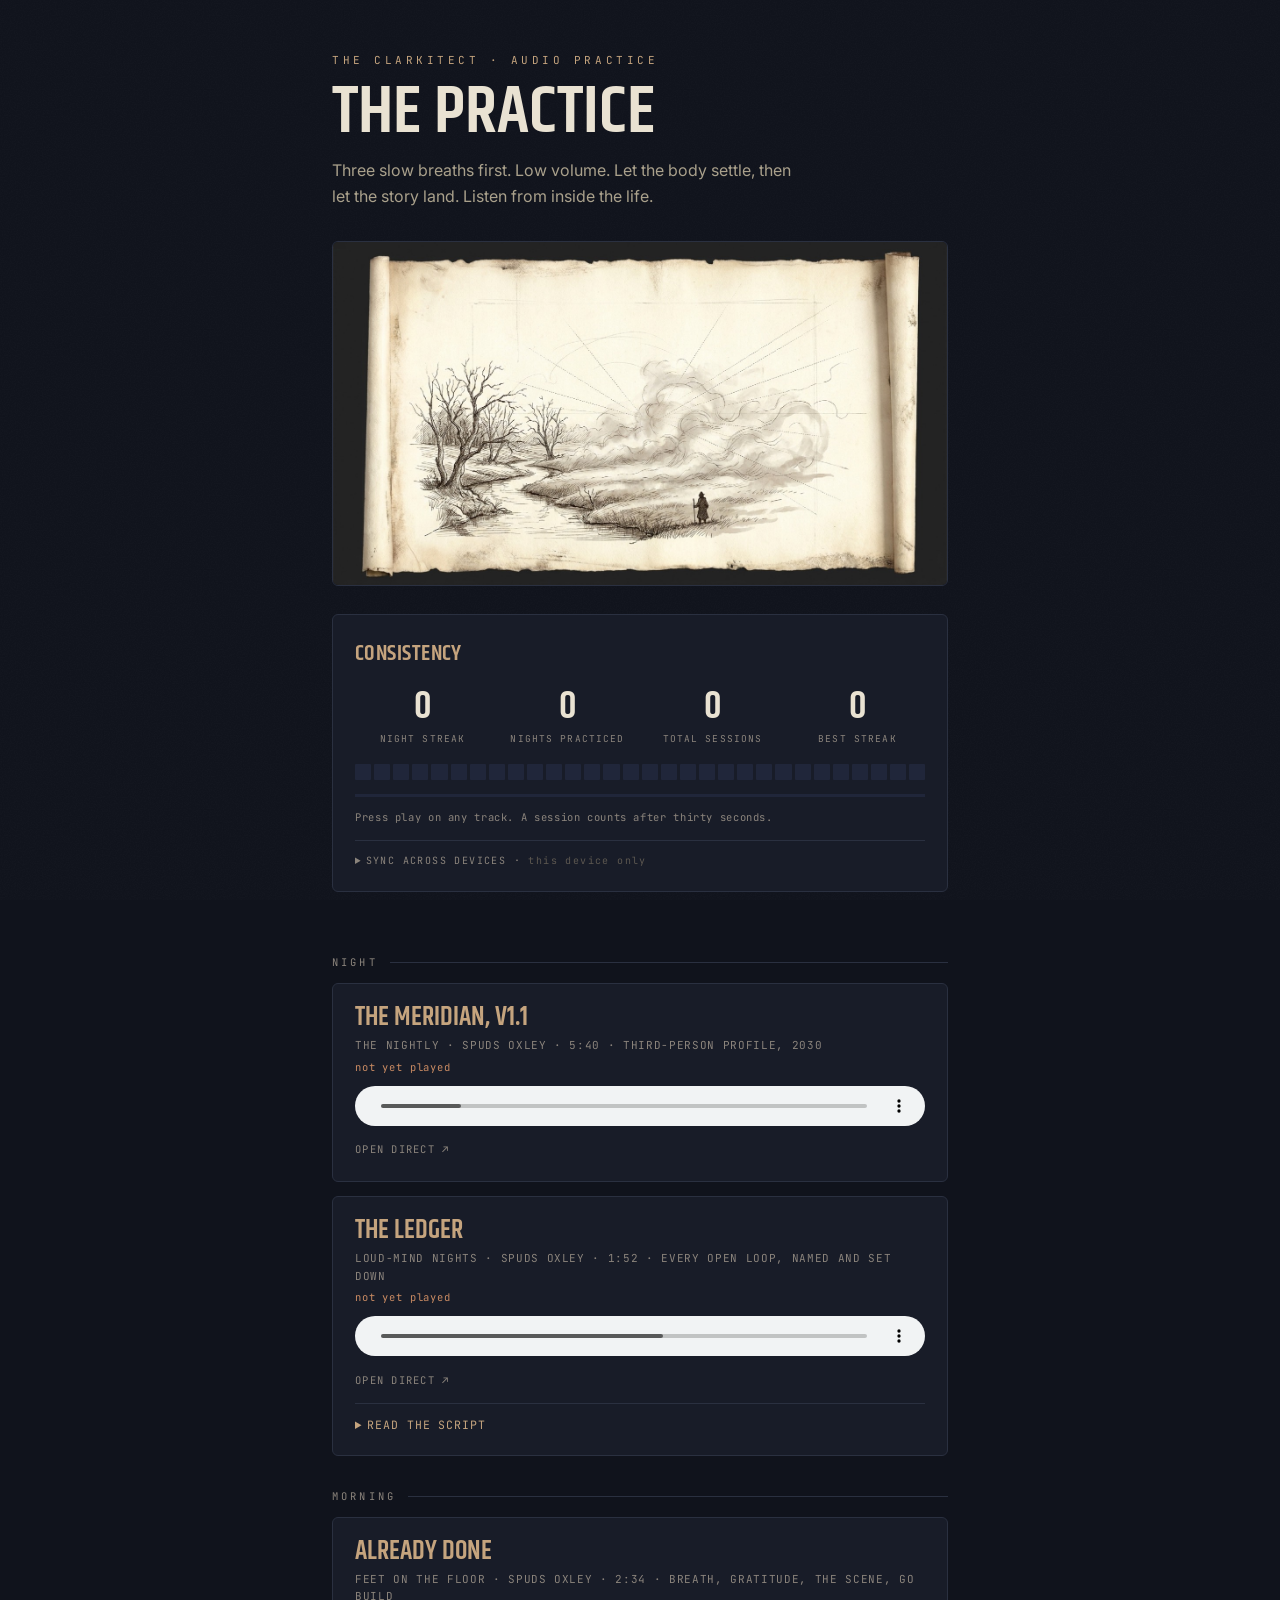
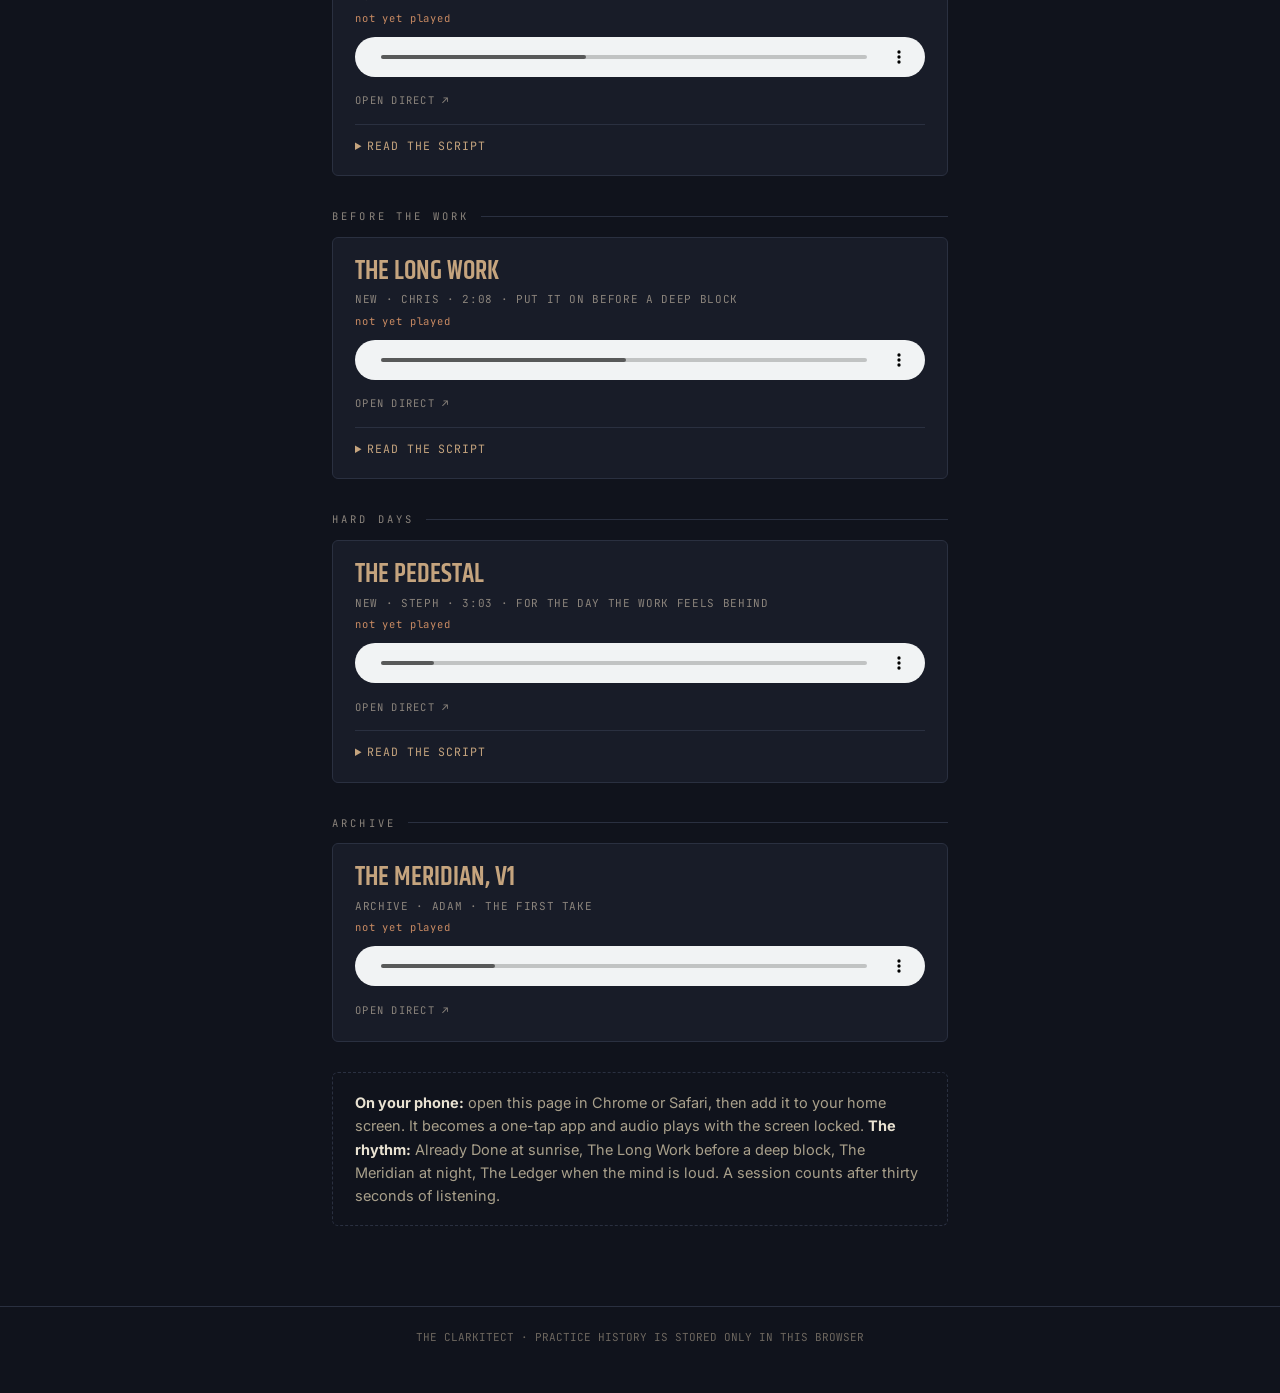
==== commit 623098c3: "Cross-device streak sync (Cloudflare Worker + KV, merge-never-overwrite) + The Pedestal track for ha" ====
--- a/audios/index.html
+++ b/audios/index.html
@@ -38,8 +38,16 @@
   .p-bar{height:3px;background:#20263a;overflow:hidden}
   .p-bar span{display:block;height:100%;background:var(--warm2);transition:width .6s ease}
   .p-note{font-family:var(--mono);font-size:10.5px;letter-spacing:.06em;color:var(--muted);margin-top:12px}
-  .p-reset{font-family:var(--mono);font-size:10px;letter-spacing:.1em;color:#5c5750;background:none;border:none;cursor:pointer;margin-top:10px;padding:0}
-  .p-reset:hover{color:var(--muted)}
+  .sync{margin-top:14px;border-top:1px solid var(--line);padding-top:12px}
+  .sync summary{cursor:pointer;font-family:var(--mono);font-size:10px;letter-spacing:.14em;color:var(--muted)}
+  .sync summary #syncstatus{color:var(--warm2)}
+  .sync .s-on{color:var(--warm2)!important}.sync .s-warn{color:#b8894a!important}.sync .s-off{color:#5c5750!important}
+  .sync p{font-size:13px;color:var(--muted);margin:10px 0 8px}
+  .sync input{width:100%;background:var(--night);border:1px solid var(--line);color:var(--ink);font-family:var(--mono);font-size:11.5px;padding:9px 11px;margin-bottom:7px;outline:none}
+  .sync input:focus{border-color:var(--warm)}
+  .syncbtns{display:flex;gap:8px;flex-wrap:wrap;margin-top:4px}
+  .syncbtns button{font-family:var(--mono);font-size:10px;letter-spacing:.1em;background:none;border:1px solid var(--line);color:var(--muted);padding:7px 12px;cursor:pointer}
+  .syncbtns button:hover{border-color:var(--warm);color:var(--warm)}
 
   main{padding:30px 0 80px}
   .sect{font-family:var(--mono);font-size:10.5px;letter-spacing:.3em;text-transform:uppercase;color:var(--muted);margin:32px 0 12px;display:flex;align-items:center;gap:12px}
@@ -74,7 +82,17 @@
       <div class="practice">
         <h2>Consistency</h2>
         <div id="practice"></div>
-        <button class="p-reset" onclick="practiceReset()">RESET HISTORY</button>
+        <details class="sync">
+          <summary>SYNC ACROSS DEVICES · <span id="syncstatus">this device only</span></summary>
+          <p>Paste your sync worker URL and a code you'll reuse on every device. History merges, so nothing is ever lost.</p>
+          <input id="syncurl" placeholder="https://clarkitect-practice-sync.____.workers.dev">
+          <input id="synccode" placeholder="your sync code">
+          <div class="syncbtns">
+            <button onclick="practiceSave()">SAVE &amp; SYNC</button>
+            <button onclick="practiceNewCode()">GENERATE CODE</button>
+            <button onclick="practiceReset()">CLEAR THIS DEVICE</button>
+          </div>
+        </details>
       </div>
     </div>
   </div>
@@ -224,6 +242,68 @@
 One line at a time. Like every good building that has ever been made.
 
 Go.</pre></details>
+      </div>
+
+      <div class="sect">Hard days</div>
+
+      <div class="track" data-id="pedestal">
+        <div class="name">The Pedestal</div>
+        <div class="meta">NEW · STEPH · 3:03 · FOR THE DAY THE WORK FEELS BEHIND</div>
+        <div class="p-count"></div>
+        <audio controls preload="metadata" playsinline><source src="/audios/audio/26-0817-the-pedestal-steph.mp3" type="audio/mpeg"></audio>
+        <a class="direct" href="/audios/audio/26-0817-the-pedestal-steph.mp3">OPEN DIRECT ↗</a>
+        <details class="script"><summary>READ THE SCRIPT</summary><pre>
+The Pedestal.
+
+Some days the work feels behind. Not broken. Just behind.
+
+There is a version of you that you measure against. He is further along. He moved faster. He didn't waste those months. He already has the thing built.
+
+Let's look at him for a second, because he deserves a closer look.
+
+He is not a real person. He is a composite. He has your standards, somebody else's timeline, and a third person's resources. He was assembled out of the best parts of everyone you admire, and he carries none of their bad years, because you never saw those.
+
+And notice this. Every single time you reach him, he moves. That is not a coincidence. That is his function. A standard that keeps moving is not a standard. It is a treadmill you built, and then forgot that you built.
+
+So set him down. Not forever. Just for the next two minutes.
+
+Now. Add up the wins.
+
+Not the plan. The wins. The things that exist because you decided they should.
+
+You left a career that had you. You were licensed. You were rising. And you walked, because you looked at the lives ten and twenty years ahead of you and you did not want a single one of them. Most people never do that once.
+
+You built a company with your wife, and you learned to sell, which you were not born knowing.
+
+There is ground in play, and there are partners at the table. Three years ago that was one sentence in a notebook.
+
+Your name is on real drawings. Real buildings. Real rooms that real people stand inside.
+
+And the part of the work you still love the most is the initial concept phase. The blank sheet. You never lost that. A lot of people lose that.
+
+That is not a plan. That is a record.
+
+Here is the thing about a hard day. A hard day is not evidence. It is weather.
+
+You already know what to do, because you built the loop yourself. Learn. Do. Filter. Organize. And then come back to what you know.
+
+So come back.
+
+Know what you have, and know where you are.
+
+You have more than the man who first wrote the number down. You are further along than the man who quit. The ground is still there. The people are still at the table. None of that moved today.
+
+And at the end of the day, one word.
+
+Care.
+
+Care about the work. Care about the people at the table. Care about the ground.
+
+The rest is arithmetic, and arithmetic is patient.
+
+Put the pedestal down. Go do one real thing.
+
+That is how every good day has ever started.</pre></details>
       </div>
 
       <div class="sect">Archive</div>
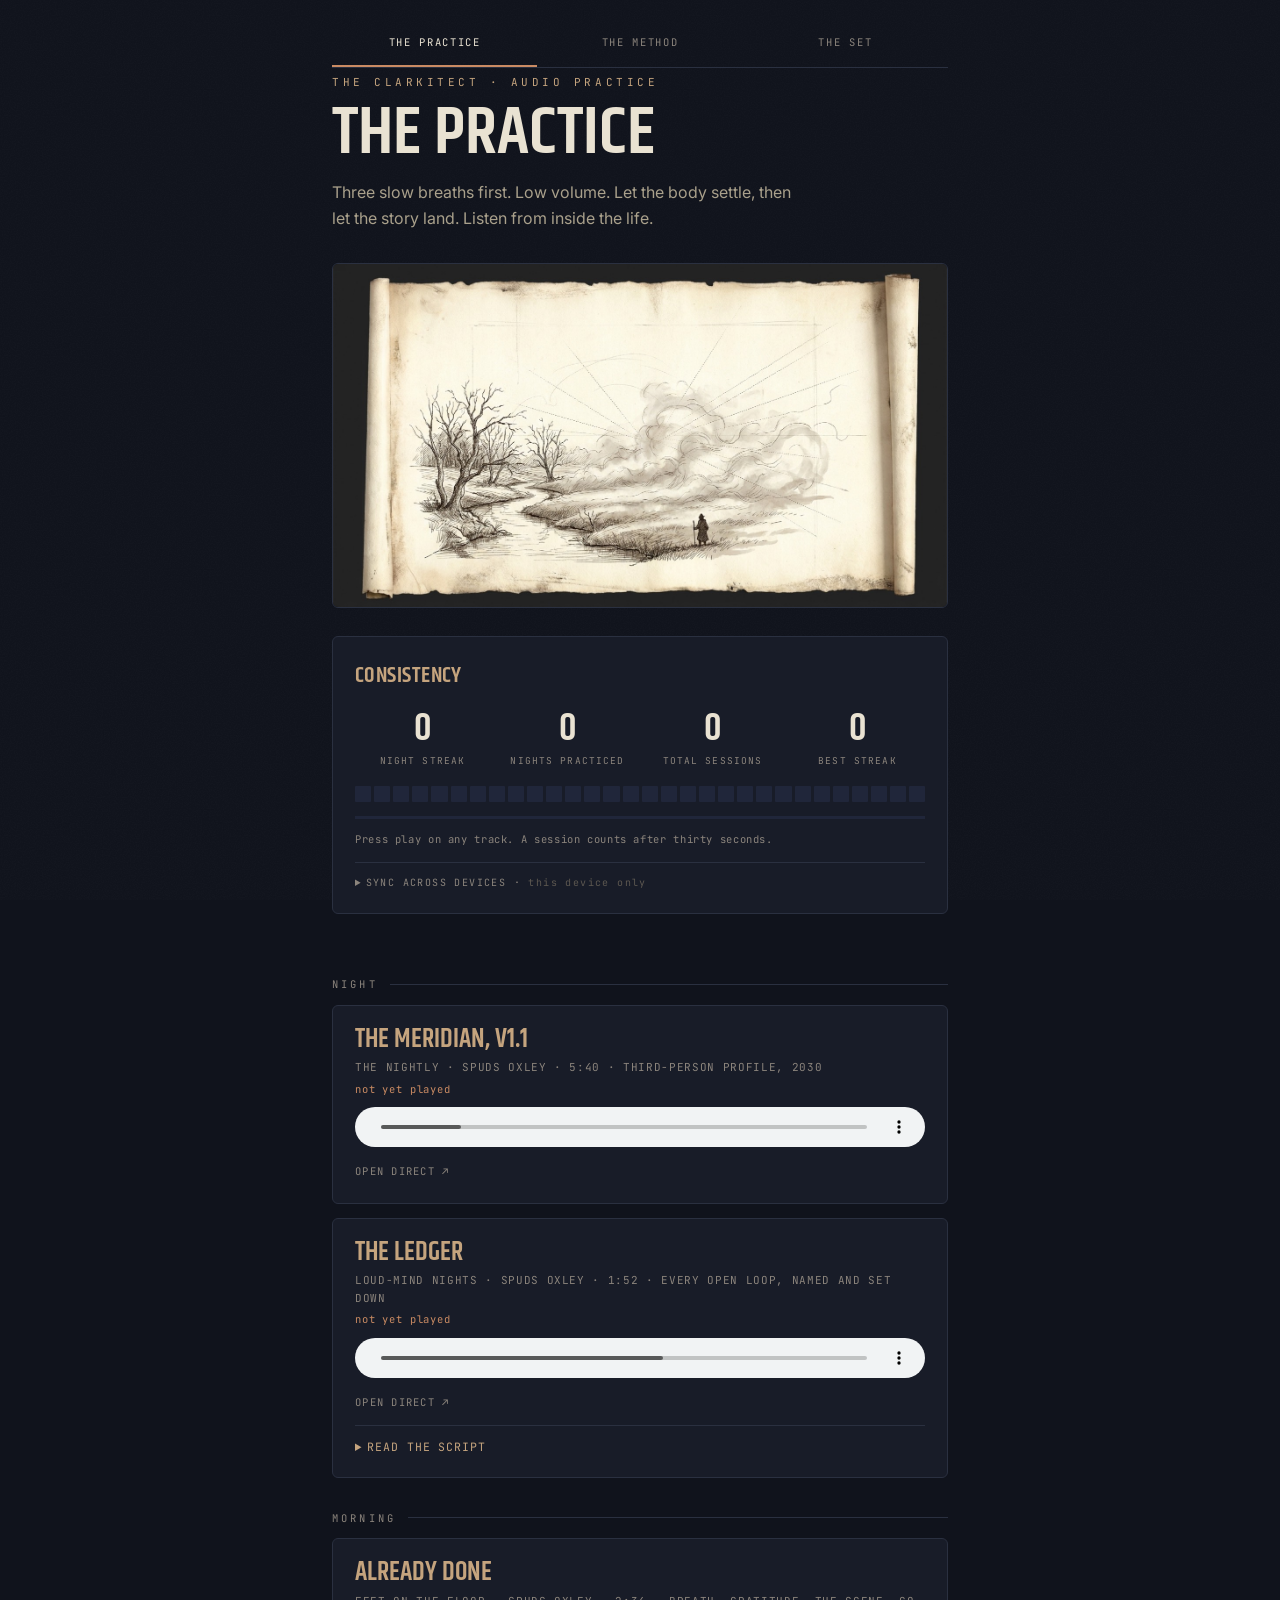
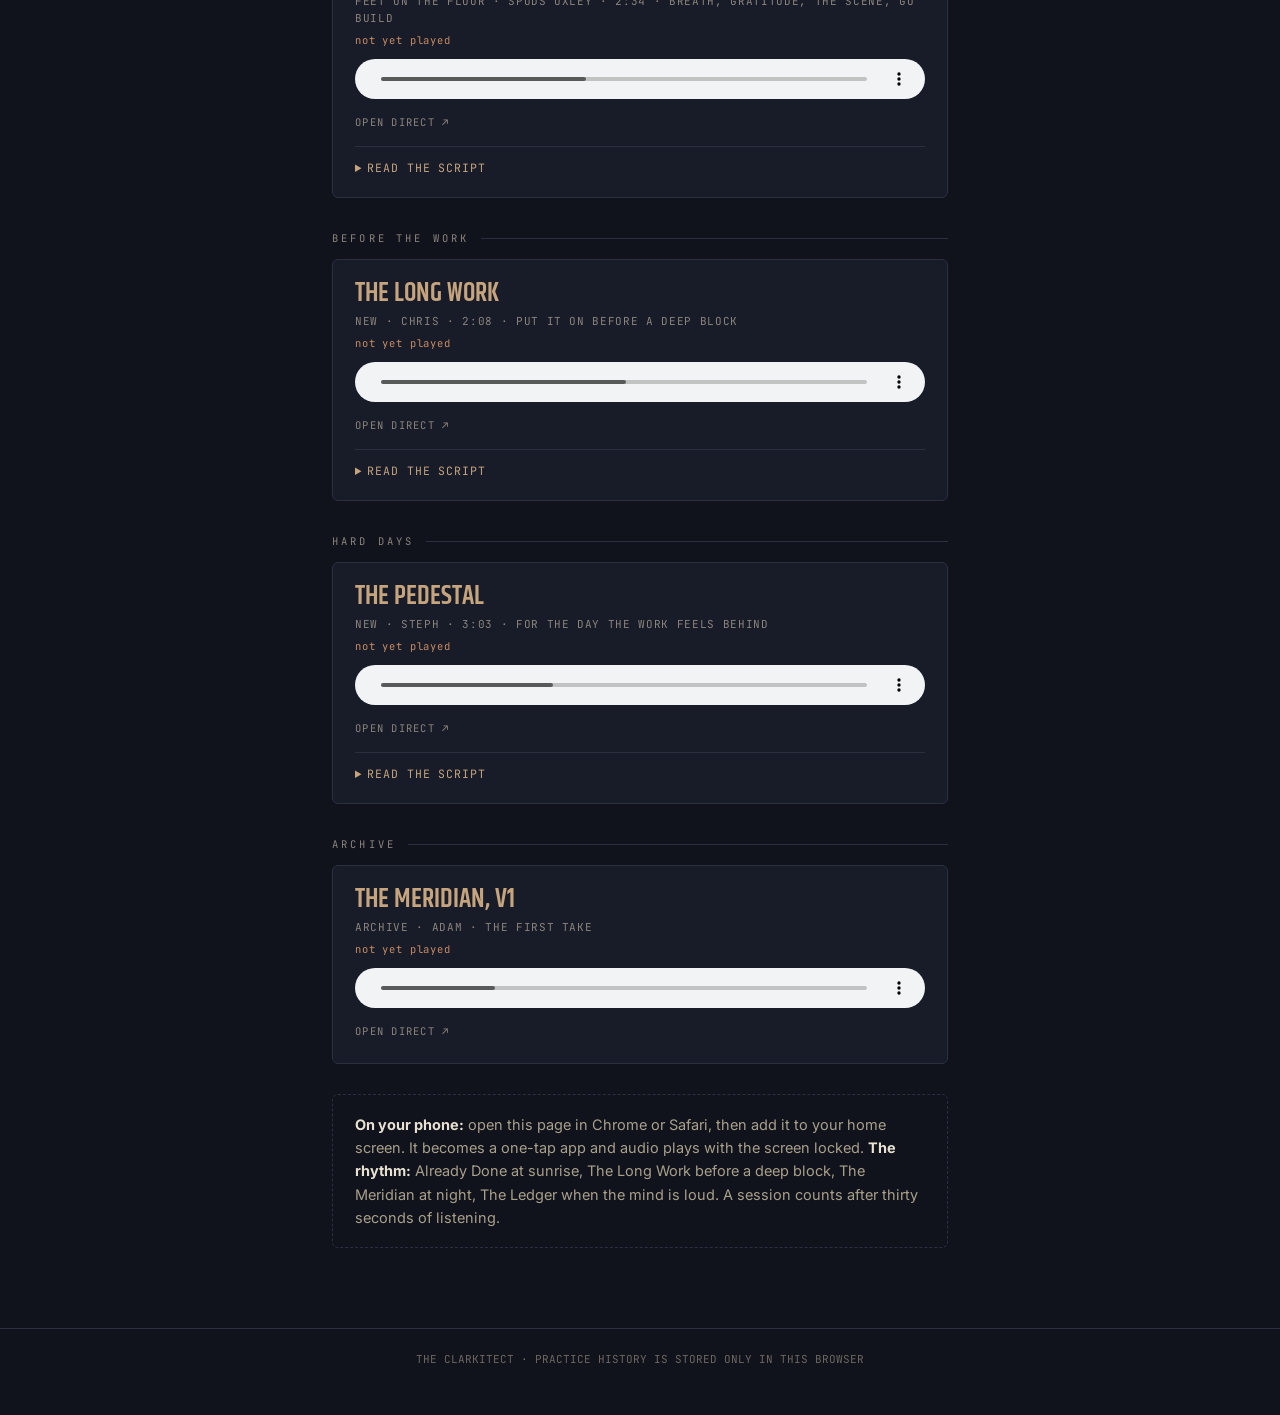
==== commit a4d2dcc1: "Three-tab audio structure: The Practice / The Method (hypnotherapy+SATS craft) / The Set (full synth" ====
--- a/audios/index.html
+++ b/audios/index.html
@@ -19,7 +19,11 @@
   body{background:var(--night);color:var(--ink);font-family:var(--body);line-height:1.6;-webkit-font-smoothing:antialiased;min-height:100vh}
   body::after{content:"";position:fixed;inset:0;background-image:var(--grain);pointer-events:none;opacity:.6;z-index:2}
   .wrap{max-width:660px;margin:0 auto;padding:0 22px;position:relative;z-index:3}
-  .sky{position:relative;overflow:hidden;padding:52px 0 0}
+  .tabs{display:flex;border-bottom:1px solid var(--line);margin-bottom:6px}
+  .tabs a{flex:1;text-align:center;font-family:var(--mono);font-size:10.5px;letter-spacing:.16em;text-transform:uppercase;color:var(--muted);text-decoration:none;padding:14px 6px;border-bottom:2px solid transparent;transition:all .15s}
+  .tabs a:hover{color:var(--warm)}
+  .tabs a.on{color:var(--ink);border-bottom-color:var(--warm2)}
+  .sky{position:relative;overflow:hidden;padding:20px 0 0}
   .kicker{font-family:var(--mono);font-size:11px;letter-spacing:.32em;text-transform:uppercase;color:var(--warm)}
   h1{font-family:var(--head);font-weight:600;font-size:clamp(44px,10vw,68px);line-height:.98;text-transform:uppercase;margin-top:10px}
   .lede{margin-top:12px;color:#a9a08b;font-size:16px;max-width:46ch}
@@ -73,7 +77,12 @@
 <div id="site">
   <div class="sky">
     <div class="wrap">
-      <div class="kicker">The Clarkitect · Audio Practice</div>
+      <nav class="tabs">
+    <a href="/audios/" class="on">The Practice</a>
+    <a href="/audios/method/">The Method</a>
+    <a href="/audios/set/">The Set</a>
+  </nav>
+  <div class="kicker">The Clarkitect · Audio Practice</div>
       <h1>The Practice</h1>
       <p class="lede">Three slow breaths first. Low volume. Let the body settle, then let the story land. Listen from inside the life.</p>
 
